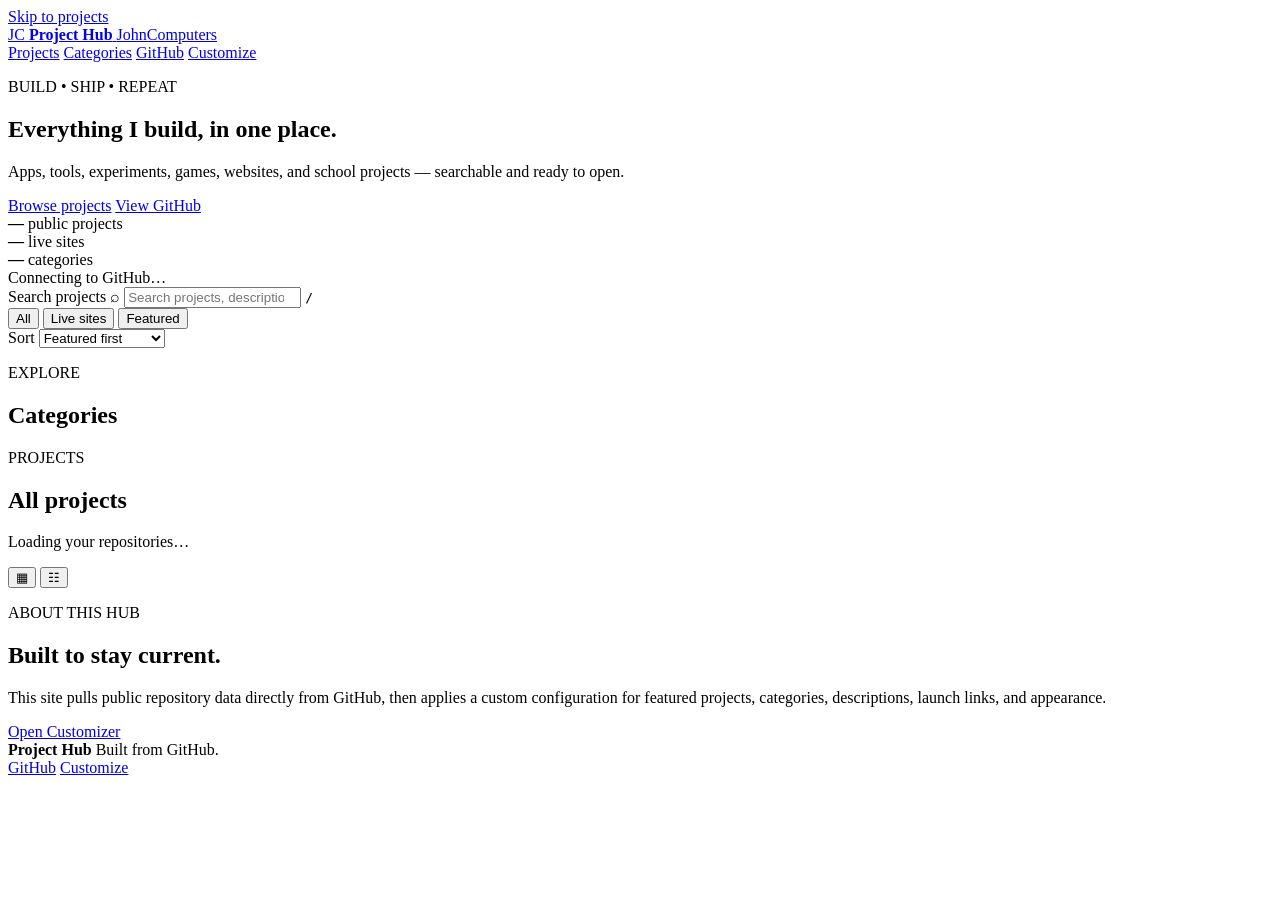
==== index.html @ 5e94a852 "Create project hub homepage" ====
<!doctype html>
<html lang="en">
<head>
  <meta charset="utf-8">
  <meta name="viewport" content="width=device-width,initial-scale=1">
  <meta name="color-scheme" content="dark light">
  <meta name="description" content="A searchable hub for JohnComputers projects, apps, games, tools, and websites.">
  <title>Project Hub</title>
  <link rel="stylesheet" href="./styles.css">
</head>
<body>
  <a class="skip-link" href="#projects">Skip to projects</a>

  <header class="site-header">
    <div class="header-inner">
      <a class="brand" href="./" aria-label="Project Hub home">
        <span class="brand-mark" id="brandMark">JC</span>
        <span class="brand-copy">
          <strong id="brandName">Project Hub</strong>
          <span id="brandEyebrow">JohnComputers</span>
        </span>
      </a>

      <nav class="top-nav" aria-label="Primary">
        <a href="#projects">Projects</a>
        <a href="#categories">Categories</a>
        <a id="githubProfileLink" href="https://github.com/JohnComputers" target="_blank" rel="noreferrer">GitHub</a>
        <a class="customize-link" href="./customizer.html">Customize</a>
      </nav>
    </div>
  </header>

  <main>
    <section class="hero">
      <div class="hero-grid">
        <div class="hero-copy">
          <p class="kicker" id="heroKicker">BUILD • SHIP • REPEAT</p>
          <h1 id="heroTitle">Everything I build, in one place.</h1>
          <p class="hero-subtitle" id="heroSubtitle">Apps, tools, experiments, games, websites, and school projects — searchable and ready to open.</p>
          <div class="hero-actions">
            <a class="button primary" href="#projects">Browse projects</a>
            <a class="button secondary" id="heroGithubLink" href="https://github.com/JohnComputers" target="_blank" rel="noreferrer">View GitHub</a>
          </div>
        </div>

        <div class="hero-stats" aria-label="Project statistics">
          <div class="stat">
            <strong id="repoCount">—</strong>
            <span>public projects</span>
          </div>
          <div class="stat">
            <strong id="liveCount">—</strong>
            <span>live sites</span>
          </div>
          <div class="stat">
            <strong id="categoryCount">—</strong>
            <span>categories</span>
          </div>
          <div class="status-line">
            <span class="status-dot" aria-hidden="true"></span>
            <span id="syncStatus">Connecting to GitHub…</span>
          </div>
        </div>
      </div>
    </section>

    <section class="toolbar-section" aria-label="Project controls">
      <div class="search-wrap">
        <label class="sr-only" for="searchInput">Search projects</label>
        <span class="search-icon" aria-hidden="true">⌕</span>
        <input id="searchInput" type="search" placeholder="Search projects, descriptions, languages, categories…" autocomplete="off">
        <kbd>/</kbd>
      </div>

      <div class="toolbar-row">
        <div class="filter-group" id="quickFilters" aria-label="Quick filters">
          <button type="button" class="chip active" data-filter="all">All</button>
          <button type="button" class="chip" data-filter="live">Live sites</button>
          <button type="button" class="chip" data-filter="featured">Featured</button>
        </div>

        <label class="sort-control">
          <span>Sort</span>
          <select id="sortSelect">
            <option value="featured">Featured first</option>
            <option value="updated">Recently updated</option>
            <option value="name">Name A–Z</option>
            <option value="stars">Most starred</option>
          </select>
        </label>
      </div>
    </section>

    <section class="category-section" id="categories" aria-labelledby="categoriesTitle">
      <div class="section-heading">
        <div>
          <p class="section-kicker">EXPLORE</p>
          <h2 id="categoriesTitle">Categories</h2>
        </div>
        <button type="button" class="text-button" id="clearCategory" hidden>Clear category</button>
      </div>
      <div class="category-strip" id="categoryStrip" aria-live="polite"></div>
    </section>

    <section class="projects-section" id="projects" aria-labelledby="projectsTitle">
      <div class="section-heading project-heading">
        <div>
          <p class="section-kicker">PROJECTS</p>
          <h2 id="projectsTitle">All projects</h2>
          <p class="results-copy" id="resultsCopy">Loading your repositories…</p>
        </div>
        <div class="view-toggle" role="group" aria-label="Project view">
          <button type="button" class="icon-button active" id="gridViewButton" aria-label="Grid view" title="Grid view">▦</button>
          <button type="button" class="icon-button" id="listViewButton" aria-label="List view" title="List view">☷</button>
        </div>
      </div>

      <div class="project-grid" id="projectGrid" aria-live="polite"></div>

      <div class="empty-state" id="emptyState" hidden>
        <span class="empty-icon">⌕</span>
        <h3>No matching projects</h3>
        <p>Try a different search term or clear your filters.</p>
        <button type="button" class="button secondary" id="resetFilters">Reset filters</button>
      </div>

      <div class="load-error" id="loadError" hidden>
        <h3>GitHub did not respond.</h3>
        <p>The hub can still use your configured projects. Try reloading in a moment.</p>
        <button type="button" class="button secondary" id="retryButton">Retry</button>
      </div>
    </section>

    <section class="about-section" id="about">
      <div class="about-card">
        <div>
          <p class="section-kicker">ABOUT THIS HUB</p>
          <h2 id="aboutTitle">Built to stay current.</h2>
        </div>
        <p id="aboutText">This site pulls public repository data directly from GitHub, then applies a custom configuration for featured projects, categories, descriptions, launch links, and appearance.</p>
        <a class="button secondary" href="./customizer.html">Open Customizer</a>
      </div>
    </section>
  </main>

  <footer class="site-footer">
    <div>
      <strong id="footerBrand">Project Hub</strong>
      <span id="footerText">Built from GitHub.</span>
    </div>
    <div class="footer-links">
      <a id="footerGithubLink" href="https://github.com/JohnComputers" target="_blank" rel="noreferrer">GitHub</a>
      <a href="./customizer.html">Customize</a>
    </div>
  </footer>

  <template id="projectTemplate">
    <article class="project-card">
      <div class="card-topline">
        <span class="category-badge"></span>
        <span class="featured-badge" hidden>Featured</span>
      </div>
      <div class="project-main">
        <div class="project-title-row">
          <span class="project-icon" aria-hidden="true"></span>
          <div>
            <h3 class="project-title"></h3>
            <p class="repo-name"></p>
          </div>
        </div>
        <p class="project-description"></p>
      </div>
      <div class="project-meta"></div>
      <div class="project-actions">
        <a class="button primary launch-button" target="_blank" rel="noreferrer">Launch</a>
        <a class="button secondary repo-button" target="_blank" rel="noreferrer">GitHub</a>
      </div>
    </article>
  </template>

  <script src="./site.config.js"></script>
  <script src="./app.js"></script>
</body>
</html>
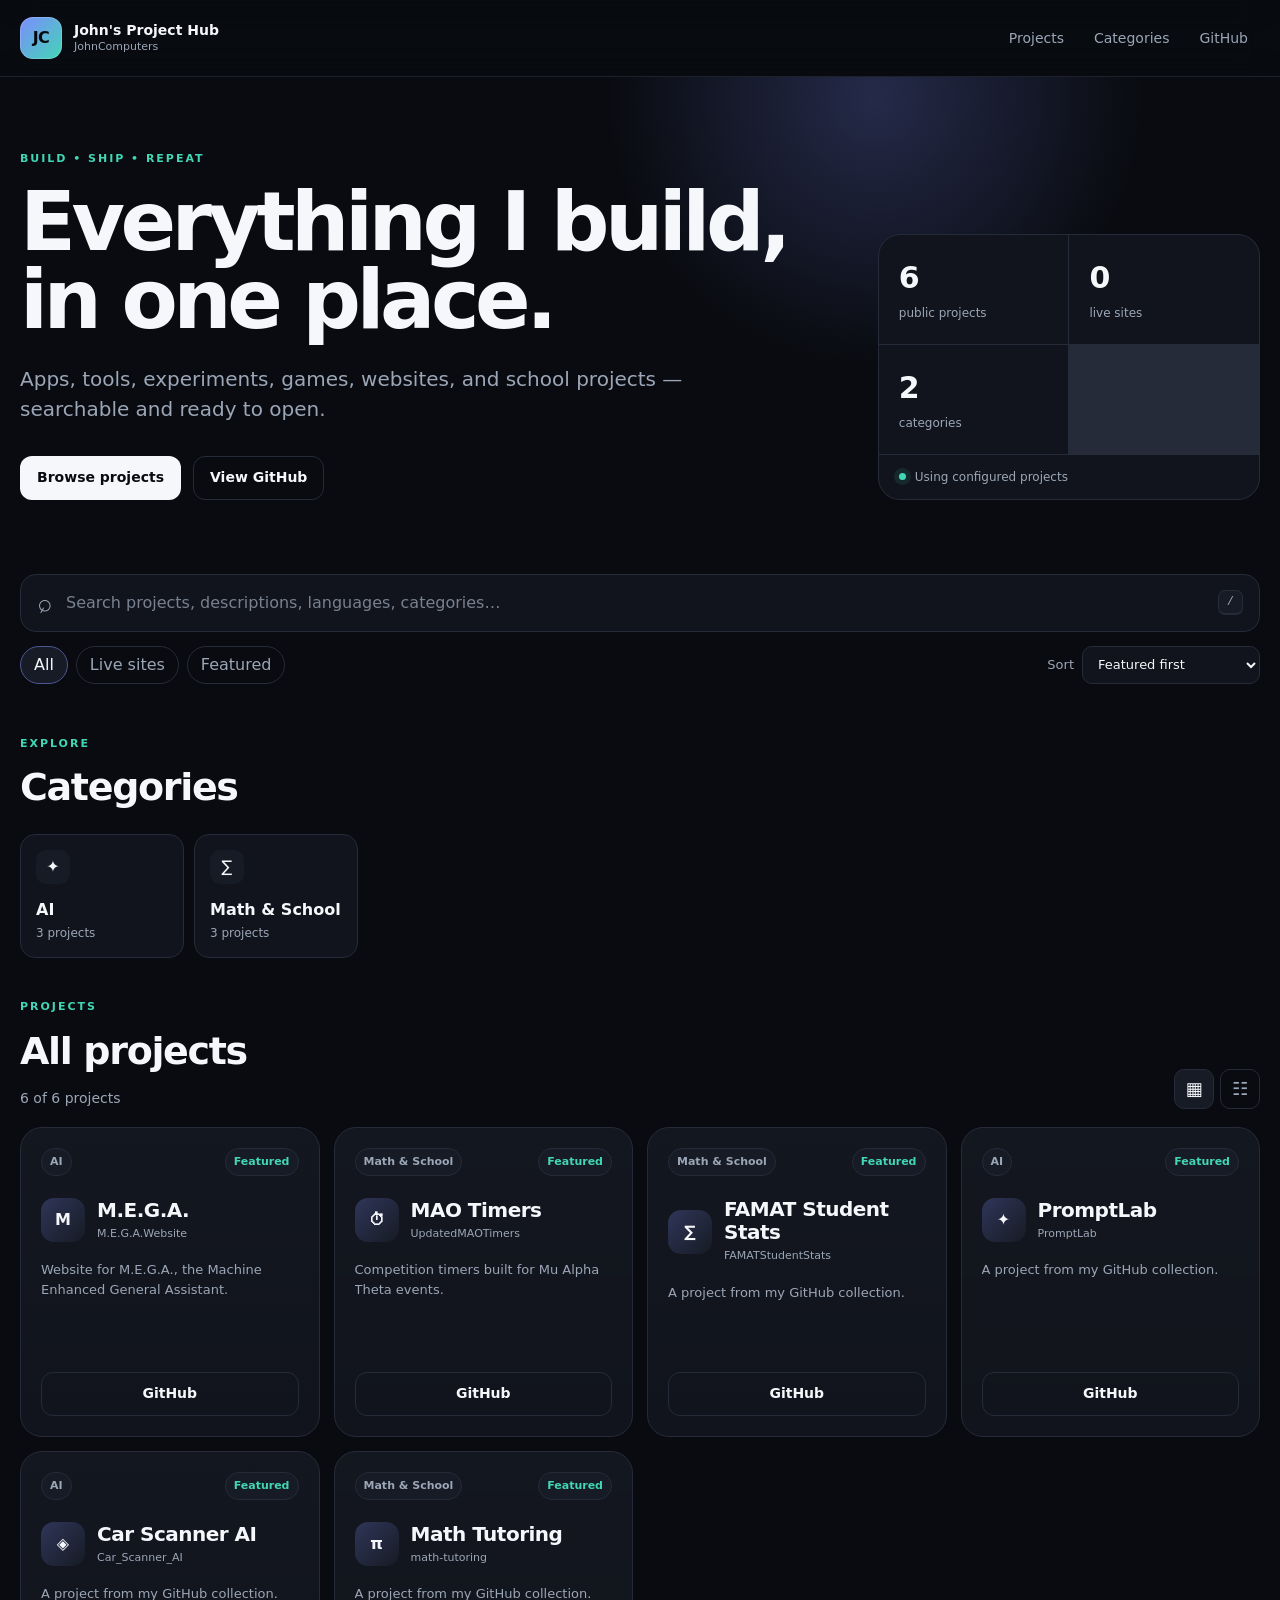
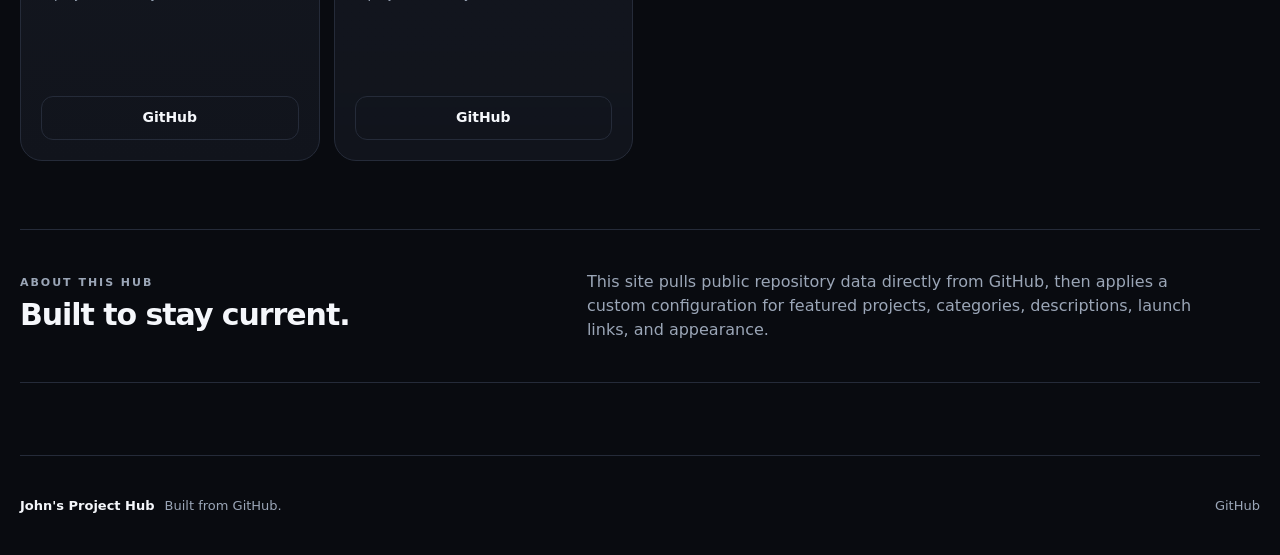
==== commit edab6db8: "Remove public customization controls" ====
--- a/index.html
+++ b/index.html
@@ -25,7 +25,6 @@
         <a href="#projects">Projects</a>
         <a href="#categories">Categories</a>
         <a id="githubProfileLink" href="https://github.com/JohnComputers" target="_blank" rel="noreferrer">GitHub</a>
-        <a class="customize-link" href="./customizer.html">Customize</a>
       </nav>
     </div>
   </header>
@@ -138,7 +137,6 @@
           <h2 id="aboutTitle">Built to stay current.</h2>
         </div>
         <p id="aboutText">This site pulls public repository data directly from GitHub, then applies a custom configuration for featured projects, categories, descriptions, launch links, and appearance.</p>
-        <a class="button secondary" href="./customizer.html">Open Customizer</a>
       </div>
     </section>
   </main>
@@ -150,7 +148,6 @@
     </div>
     <div class="footer-links">
       <a id="footerGithubLink" href="https://github.com/JohnComputers" target="_blank" rel="noreferrer">GitHub</a>
-      <a href="./customizer.html">Customize</a>
     </div>
   </footer>
 
--- a/styles.css
+++ b/styles.css
@@ -0,0 +1 @@
+*{box-sizing:border-box}html{scroll-behavior:smooth}body{margin:0;background:var(--bg,#090b10);color:var(--text,#f5f7fb);font-family:Inter,ui-sans-serif,system-ui,-apple-system,BlinkMacSystemFont,"Segoe UI",sans-serif;line-height:1.5}a{color:inherit;text-decoration:none}button,input,select{font:inherit}.skip-link{position:absolute;left:-9999px;top:auto}.skip-link:focus{left:16px;top:16px;z-index:1000;background:#fff;color:#000;padding:10px 14px;border-radius:10px}.site-header{position:sticky;top:0;z-index:50;background:color-mix(in srgb,var(--bg) 82%,transparent);backdrop-filter:blur(18px);border-bottom:1px solid color-mix(in srgb,var(--border) 70%,transparent)}.header-inner,.hero-grid,.toolbar-section,.category-section,.projects-section,.about-section,.site-footer{width:min(calc(100% - 32px),var(--max-width,1240px));margin-inline:auto}.header-inner{min-height:76px;display:flex;align-items:center;justify-content:space-between;gap:24px}.brand{display:flex;align-items:center;gap:12px;min-width:0}.brand-mark{width:42px;height:42px;border-radius:13px;display:grid;place-items:center;background:linear-gradient(135deg,var(--accent),var(--accent2));color:#07090e;font-weight:900;letter-spacing:-.04em;box-shadow:inset 0 0 0 1px rgba(255,255,255,.18)}.brand-copy{display:flex;flex-direction:column;line-height:1.15}.brand-copy strong{font-size:14px}.brand-copy span{font-size:11px;color:var(--muted);margin-top:3px}.top-nav{display:flex;align-items:center;gap:6px;color:var(--muted);font-size:14px}.top-nav a{padding:9px 12px;border-radius:10px}.top-nav a:hover,.top-nav a:focus-visible{background:var(--surface2);color:var(--text)}.top-nav .customize-link{color:var(--text);border:1px solid var(--border)}.hero{padding:74px 0 52px;position:relative;overflow:hidden}.hero:before{content:"";position:absolute;width:560px;height:560px;border-radius:50%;background:radial-gradient(circle,color-mix(in srgb,var(--accent) 24%,transparent),transparent 68%);top:-260px;left:50%;transform:translateX(-8%);pointer-events:none}.hero-grid{display:grid;grid-template-columns:minmax(0,1.35fr) minmax(260px,.65fr);gap:64px;align-items:end;position:relative}.kicker,.section-kicker{font-size:11px;letter-spacing:.18em;font-weight:800;color:var(--accent2);margin:0 0 15px}.hero h1{font-size:clamp(42px,7vw,82px);line-height:.96;letter-spacing:-.055em;max-width:860px;margin:0}.hero-subtitle{font-size:clamp(16px,2vw,20px);color:var(--muted);max-width:700px;margin:24px 0 0}.hero-actions{display:flex;gap:12px;flex-wrap:wrap;margin-top:32px}.button{min-height:44px;display:inline-flex;align-items:center;justify-content:center;gap:8px;padding:0 16px;border-radius:12px;border:1px solid transparent;font-weight:750;font-size:14px;cursor:pointer;transition:.18s ease}.button.primary{background:var(--text);color:var(--bg)}.button.primary:hover{transform:translateY(-1px);opacity:.92}.button.secondary{background:transparent;border-color:var(--border);color:var(--text)}.button.secondary:hover{background:var(--surface2)}.hero-stats{display:grid;grid-template-columns:repeat(2,minmax(0,1fr));gap:1px;background:var(--border);border:1px solid var(--border);border-radius:var(--radius);overflow:hidden}.stat{background:var(--surface);padding:20px}.stat strong{display:block;font-size:30px;letter-spacing:-.04em}.stat span{font-size:12px;color:var(--muted)}.status-line{grid-column:1/-1;background:var(--surface);display:flex;align-items:center;gap:9px;padding:13px 20px;font-size:12px;color:var(--muted)}.status-dot{width:7px;height:7px;border-radius:50%;background:var(--accent2);box-shadow:0 0 0 5px color-mix(in srgb,var(--accent2) 10%,transparent)}.toolbar-section{padding:22px 0 18px}.search-wrap{height:58px;border:1px solid var(--border);border-radius:16px;background:var(--surface);display:flex;align-items:center;padding:0 16px;gap:12px}.search-icon{font-size:25px;color:var(--muted);transform:rotate(-15deg)}.search-wrap input{flex:1;min-width:0;background:none;border:0;outline:0;color:var(--text);font-size:16px}.search-wrap input::placeholder{color:color-mix(in srgb,var(--muted) 75%,transparent)}kbd{border:1px solid var(--border);border-bottom-width:2px;background:var(--surface2);color:var(--muted);border-radius:7px;padding:2px 8px;font-size:12px}.toolbar-row{display:flex;justify-content:space-between;gap:16px;align-items:center;margin-top:14px}.filter-group{display:flex;gap:8px;flex-wrap:wrap}.chip,.icon-button,.text-button{border:1px solid var(--border);background:transparent;color:var(--muted);cursor:pointer}.chip{min-height:38px;padding:0 13px;border-radius:999px}.chip:hover,.chip.active{background:var(--surface2);color:var(--text);border-color:color-mix(in srgb,var(--accent) 45%,var(--border))}.sort-control{display:flex;align-items:center;gap:8px;color:var(--muted);font-size:13px}.sort-control select{min-height:38px;background:var(--surface);border:1px solid var(--border);border-radius:10px;color:var(--text);padding:0 30px 0 11px}.category-section,.projects-section{padding-top:34px}.section-heading{display:flex;align-items:end;justify-content:space-between;gap:20px;margin-bottom:18px}.section-heading h2{margin:0;font-size:clamp(26px,4vw,38px);letter-spacing:-.035em}.section-heading .section-kicker{margin-bottom:7px}.text-button{border:0;padding:8px 0}.text-button:hover{color:var(--text)}.category-strip{display:flex;gap:10px;overflow-x:auto;padding-bottom:7px;scrollbar-width:thin}.category-card{min-width:164px;border:1px solid var(--border);border-radius:15px;background:var(--surface);padding:15px;text-align:left;color:var(--text);cursor:pointer}.category-card:hover,.category-card.active{border-color:color-mix(in srgb,var(--accent) 60%,var(--border));background:var(--surface2)}.category-icon{display:grid;place-items:center;width:34px;height:34px;border-radius:10px;background:var(--surface2);margin-bottom:14px;font-size:16px}.category-name{font-weight:800;display:block}.category-count{font-size:12px;color:var(--muted);margin-top:2px;display:block}.projects-section{padding-bottom:68px}.results-copy{margin:8px 0 0;color:var(--muted);font-size:14px}.view-toggle{display:flex;gap:6px}.icon-button{width:40px;height:40px;border-radius:10px;font-size:18px}.icon-button.active,.icon-button:hover{background:var(--surface2);color:var(--text)}.project-grid{display:grid;grid-template-columns:repeat(auto-fit,minmax(min(100%,var(--card-min,280px)),1fr));gap:14px}.project-grid.list-view{grid-template-columns:1fr}.project-card{border:1px solid var(--border);border-radius:var(--radius);background:linear-gradient(180deg,color-mix(in srgb,var(--surface2) 74%,transparent),var(--surface));padding:20px;display:flex;flex-direction:column;min-height:310px;transition:transform .18s ease,border-color .18s ease}.project-card:hover{transform:translateY(-3px);border-color:color-mix(in srgb,var(--accent) 50%,var(--border))}.card-topline{display:flex;align-items:center;justify-content:space-between;gap:12px;min-height:24px}.category-badge,.featured-badge,.meta-pill{font-size:11px;font-weight:750;border-radius:999px;padding:5px 8px;background:var(--surface2);color:var(--muted);border:1px solid var(--border)}.featured-badge{color:var(--accent2)}.project-main{padding-top:22px;flex:1}.project-title-row{display:flex;align-items:center;gap:12px}.project-icon{width:44px;height:44px;flex:0 0 44px;border-radius:13px;display:grid;place-items:center;background:linear-gradient(135deg,color-mix(in srgb,var(--accent) 24%,var(--surface2)),var(--surface2));font-weight:900;color:var(--text)}.project-title{font-size:20px;line-height:1.15;letter-spacing:-.025em;margin:0}.repo-name{font-size:11px;color:var(--muted);margin:4px 0 0;word-break:break-word}.project-description{color:var(--muted);font-size:13px;margin:18px 0 0;display:-webkit-box;-webkit-line-clamp:3;-webkit-box-orient:vertical;overflow:hidden}.project-meta{display:flex;gap:6px;flex-wrap:wrap;margin:18px 0}.language-dot{width:7px;height:7px;border-radius:50%;display:inline-block;margin-right:5px;background:var(--accent)}.project-actions{display:grid;grid-template-columns:1fr 1fr;gap:8px}.project-actions .button:only-child{grid-column:1/-1}.project-grid.list-view .project-card{min-height:0;display:grid;grid-template-columns:150px minmax(0,1fr) auto;gap:20px;align-items:center}.project-grid.list-view .project-main{padding:0}.project-grid.list-view .project-meta{margin:0}.project-grid.list-view .project-actions{min-width:210px}.empty-state,.load-error{text-align:center;border:1px dashed var(--border);border-radius:var(--radius);padding:52px 20px;background:var(--surface)}.empty-state h3,.load-error h3{margin:12px 0 5px}.empty-state p,.load-error p{color:var(--muted);margin:0 0 20px}.empty-icon{font-size:35px}.about-section{padding:0 0 72px}.about-card{border-top:1px solid var(--border);border-bottom:1px solid var(--border);padding:40px 0;display:grid;grid-template-columns:1fr 1.2fr auto;align-items:center;gap:36px}.about-card h2{font-size:30px;margin:0;letter-spacing:-.035em}.about-card p{color:var(--muted);margin:0}.site-footer{border-top:1px solid var(--border);min-height:100px;display:flex;align-items:center;justify-content:space-between;gap:20px;color:var(--muted);font-size:13px}.site-footer>div:first-child{display:flex;gap:10px;flex-wrap:wrap}.site-footer strong{color:var(--text)}.footer-links{display:flex;gap:18px}.sr-only{position:absolute;width:1px;height:1px;padding:0;margin:-1px;overflow:hidden;clip:rect(0,0,0,0);white-space:nowrap;border:0}:focus-visible{outline:2px solid var(--accent);outline-offset:3px}@media(max-width:820px){.top-nav a:not(.customize-link){display:none}.hero{padding-top:52px}.hero-grid{grid-template-columns:1fr;gap:32px}.hero-stats{max-width:520px}.toolbar-row{align-items:flex-start;flex-direction:column}.section-heading{align-items:flex-start}.project-grid.list-view .project-card{display:flex}.project-grid.list-view .project-actions{min-width:0}.about-card{grid-template-columns:1fr;gap:20px}}@media(max-width:540px){.header-inner,.hero-grid,.toolbar-section,.category-section,.projects-section,.about-section,.site-footer{width:min(calc(100% - 22px),var(--max-width,1240px))}.brand-copy span{display:none}.hero h1{font-size:46px}.hero-stats{grid-template-columns:1fr 1fr}.sort-control{width:100%;justify-content:space-between}.sort-control select{flex:1}.project-grid{grid-template-columns:1fr}.project-actions{grid-template-columns:1fr}.project-actions .button{grid-column:auto}.site-footer{align-items:flex-start;flex-direction:column;justify-content:center;padding:24px 0}}@media(prefers-reduced-motion:reduce){*{scroll-behavior:auto!important;transition:none!important}}
